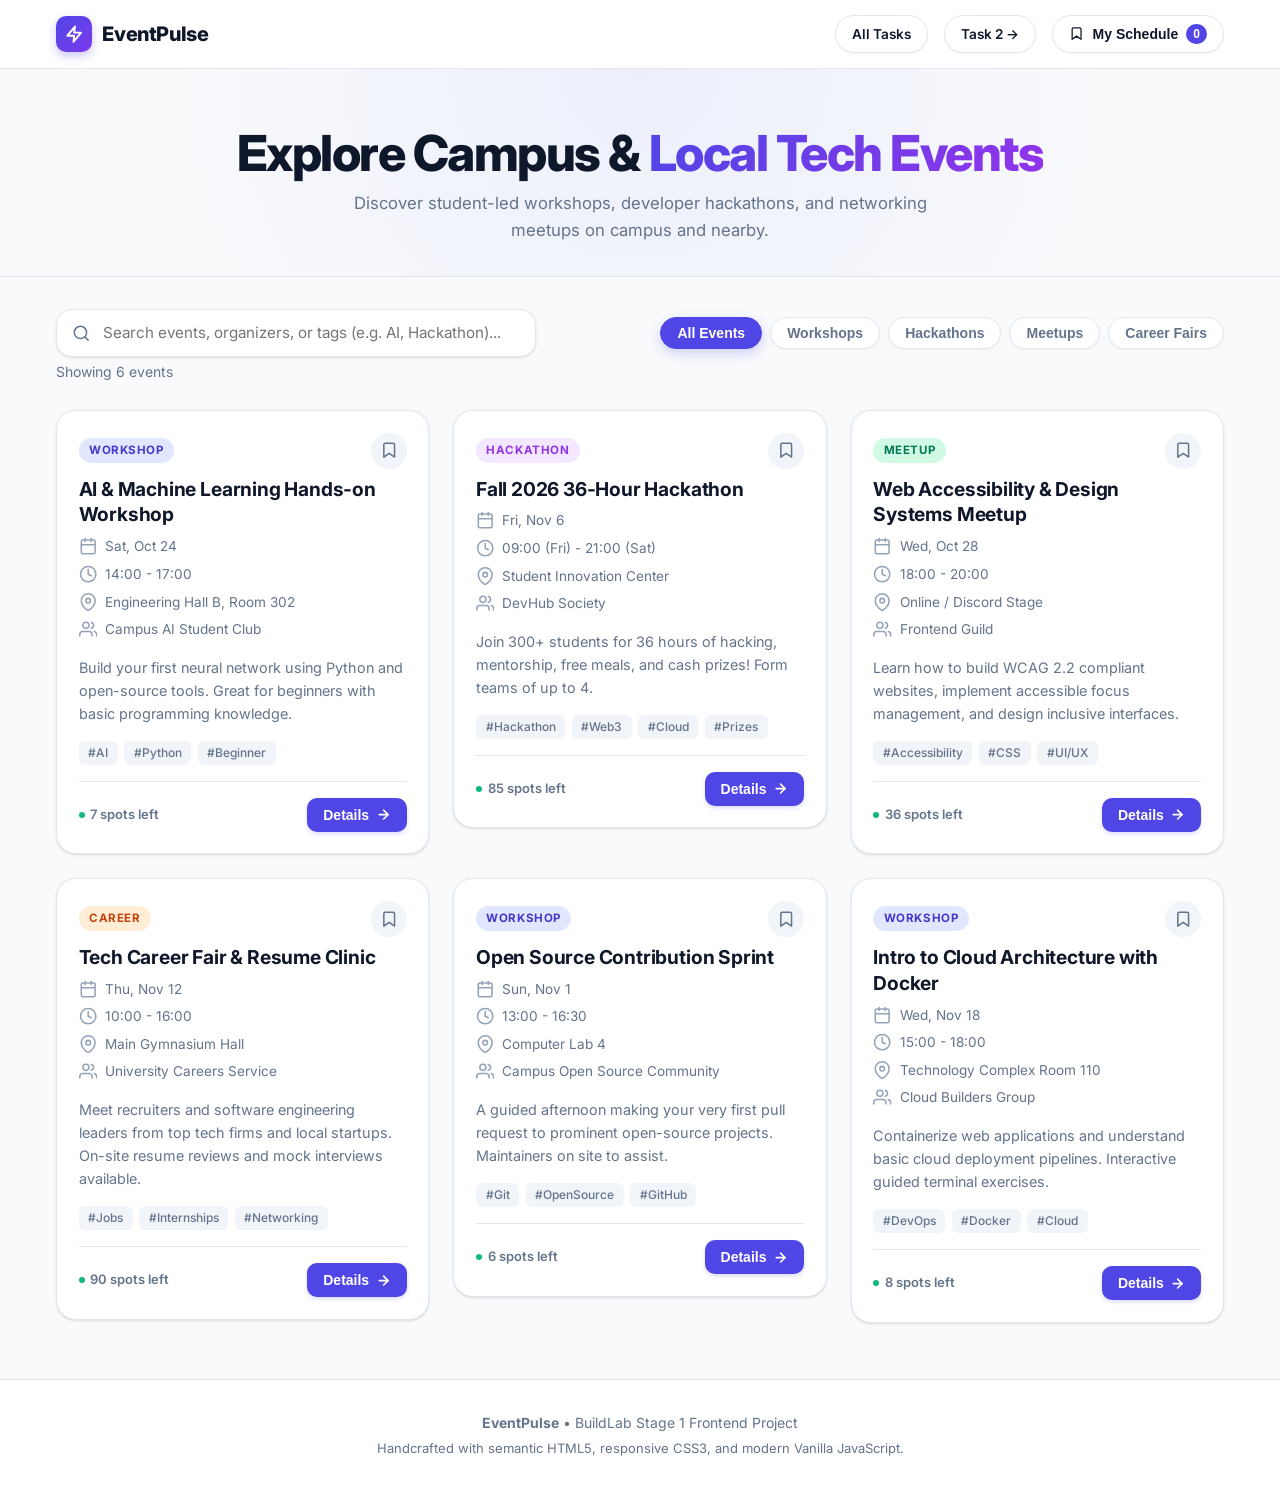
==== task-1/index.html @ fbdbf14d "refactor: organize project into dedicated task-1 and task-2 folders with cross-navigation and custom" ====
<!DOCTYPE html>
<html lang="en">
<head>
  <meta charset="UTF-8">
  <meta name="viewport" content="width=device-width, initial-scale=1.0">
  <title>EventPulse — Campus & Local Tech Event Finder</title>
  <meta name="description" content="Discover, search, and save campus tech events, hackathons, and workshops.">

  <!-- Favicon (Inline SVG to prevent 404) -->
  <link rel="icon" href="data:image/svg+xml,<svg xmlns='http://www.w3.org/2000/svg' viewBox='0 0 24 24' fill='%234f46e5'><path d='M13 2L3 14h9l-1 8 10-12h-9l1-8z'/></svg>" type="image/svg+xml">

  <!-- Inter Google Font -->
  <link rel="preconnect" href="https://fonts.googleapis.com">
  <link rel="preconnect" href="https://fonts.gstatic.com" crossorigin>
  <link href="https://fonts.googleapis.com/css2?family=Inter:wght@400;500;600;700;800&display=swap" rel="stylesheet">

  <!-- Stylesheets -->
  <link rel="stylesheet" href="styles/variables.css">
  <link rel="stylesheet" href="styles/main.css">
</head>
<body>

  <!-- Screen-Reader Announcer for dynamic updates (WCAG Live Region) -->
  <div id="sr-announcer" class="sr-only" aria-live="polite" aria-atomic="true" style="position: absolute; width: 1px; height: 1px; padding: 0; margin: -1px; overflow: hidden; clip: rect(0, 0, 0, 0); white-space: nowrap; border: 0;"></div>

  <!-- Toast Notification Container -->
  <div id="toast-container" class="toast-container" aria-live="polite"></div>

  <!-- Accessibility Skip Link -->
  <a href="#main-content" class="skip-link">Skip to main content</a>

  <!-- Header Landmark -->
  <header class="site-header">
    <div class="container header-inner">
      <a href="#" class="brand-link" aria-label="EventPulse Home">
        <span class="brand-icon-wrapper" aria-hidden="true">
          <svg class="icon" viewBox="0 0 24 24" fill="none" stroke="currentColor" stroke-width="2.5" stroke-linecap="round" stroke-linejoin="round"><path d="M13 2L3 14h9l-1 8 10-12h-9l1-8z"/></svg>
        </span>
        <span>EventPulse</span>
      </a>

      <nav class="nav-actions" aria-label="Quick Actions">
        <a href="../index.html" class="btn-schedule" style="text-decoration:none; font-size:0.85rem;" title="Go to all tasks hub">
          <span>All Tasks</span>
        </a>
        <a href="../task-2/index.html" class="btn-schedule" style="text-decoration:none; font-size:0.85rem;" title="Go to Task 2">
          <span>Task 2 →</span>
        </a>
        <!-- Clickable My Schedule Header Button -->
        <button type="button" class="btn-schedule" id="header-schedule-btn" aria-haspopup="dialog" aria-expanded="false" aria-label="Open my saved events schedule">
          <svg class="icon icon-sm" viewBox="0 0 24 24" fill="none" stroke="currentColor" stroke-width="2" stroke-linecap="round" stroke-linejoin="round" aria-hidden="true"><path d="M19 21l-7-5-7 5V5a2 2 0 0 1 2-2h10a2 2 0 0 1 2 2z"/></svg>
          <span>My Schedule</span>
          <span class="schedule-badge" id="schedule-count" aria-label="0 saved events">0</span>
        </button>
      </nav>
    </div>
  </header>

  <!-- Main Landmark -->
  <main id="main-content">
    
    <!-- Hero / Introduction Section -->
    <section class="hero-section" aria-labelledby="hero-title">
      <div class="container">
        <h1 id="hero-title" class="hero-title">
          Explore Campus & <span class="hero-title-gradient">Local Tech Events</span>
        </h1>
        <p class="hero-subtitle">
          Discover student-led workshops, developer hackathons, and networking meetups on campus and nearby.
        </p>
      </div>
    </section>

    <!-- Search & Filter Controls Section -->
    <section class="controls-section" aria-labelledby="controls-heading">
      <div class="container">
        <h2 id="controls-heading" class="sr-only" style="position: absolute; width: 1px; height: 1px; padding: 0; margin: -1px; overflow: hidden; clip: rect(0,0,0,0); border: 0;">Filter & Search Events</h2>

        <div class="search-and-filters">
          <!-- Real-time Search Box -->
          <div class="search-box-wrapper">
            <label for="search-input" class="sr-only" style="position: absolute; width: 1px; height: 1px; padding: 0; margin: -1px; overflow: hidden; clip: rect(0,0,0,0); border: 0;">Search events, organizers, or topics</label>
            <div class="search-input-inner">
              <span class="search-icon-adornment" aria-hidden="true">
                <svg class="icon" viewBox="0 0 24 24" fill="none" stroke="currentColor" stroke-width="2" stroke-linecap="round" stroke-linejoin="round"><circle cx="11" cy="11" r="8"/><line x1="21" y1="21" x2="16.65" y2="16.65"/></svg>
              </span>
              <input 
                type="search" 
                id="search-input" 
                class="search-input" 
                placeholder="Search events, organizers, or tags (e.g. AI, Hackathon)..." 
                autocomplete="off"
                aria-describedby="results-count">
            </div>
          </div>

          <!-- Category Pill Buttons -->
          <div class="filter-categories" role="group" aria-label="Filter events by category">
            <button type="button" class="filter-btn" data-category="All" aria-pressed="true">All Events</button>
            <button type="button" class="filter-btn" data-category="Workshop" aria-pressed="false">Workshops</button>
            <button type="button" class="filter-btn" data-category="Hackathon" aria-pressed="false">Hackathons</button>
            <button type="button" class="filter-btn" data-category="Meetup" aria-pressed="false">Meetups</button>
            <button type="button" class="filter-btn" data-category="Career" aria-pressed="false">Career Fairs</button>
          </div>
        </div>

        <!-- Results Counter -->
        <div class="results-summary">
          <span id="results-count" aria-live="polite">Showing 6 events</span>
        </div>
      </div>
    </section>

    <!-- Events List Section -->
    <section class="events-section" aria-labelledby="events-heading">
      <div class="container">
        <h2 id="events-heading" class="sr-only" style="position: absolute; width: 1px; height: 1px; padding: 0; margin: -1px; overflow: hidden; clip: rect(0,0,0,0); border: 0;">Event Listings</h2>

        <!-- Event Cards Grid -->
        <ul id="events-grid" class="events-grid" aria-label="Tech events list">
          <!-- Rendered dynamically by scripts/app.js -->
        </ul>

        <!-- Empty State (Hidden by default) -->
        <div id="empty-state" class="empty-state" hidden>
          <div class="empty-icon-wrapper" aria-hidden="true">
            <svg class="icon" viewBox="0 0 24 24" fill="none" stroke="currentColor" stroke-width="2" stroke-linecap="round" stroke-linejoin="round"><circle cx="11" cy="11" r="8"/><line x1="21" y1="21" x2="16.65" y2="16.65"/></svg>
          </div>
          <h3 class="empty-title">No events matched your search</h3>
          <p class="empty-desc">We couldn't find any events matching your selected filters or search terms. Try searching for something else or clear your filters.</p>
          <button type="button" id="reset-filters-btn" class="btn-detail">Reset All Filters</button>
        </div>

      </div>
    </section>

  </main>

  <!-- Slide-out Schedule Drawer Panel -->
  <div id="schedule-drawer-backdrop" class="drawer-backdrop" role="dialog" aria-modal="true" aria-labelledby="drawer-title" hidden>
    <div class="drawer-panel">
      <div class="drawer-header">
        <div class="drawer-title-group">
          <span class="brand-icon-wrapper" style="width: 2rem; height: 2rem; font-size: 0.9rem;" aria-hidden="true">
            <svg class="icon icon-sm" viewBox="0 0 24 24" fill="none" stroke="currentColor" stroke-width="2.5" stroke-linecap="round" stroke-linejoin="round"><path d="M19 21l-7-5-7 5V5a2 2 0 0 1 2-2h10a2 2 0 0 1 2 2z"/></svg>
          </span>
          <h3 id="drawer-title" class="drawer-title">My Schedule <span id="drawer-count" style="color: var(--color-text-muted); font-size: 0.95rem; font-weight: 500;">(0)</span></h3>
        </div>
        <button type="button" id="drawer-close-btn" class="drawer-close-btn" aria-label="Close my schedule drawer">✕</button>
      </div>

      <div id="drawer-body" class="drawer-body">
        <!-- Rendered dynamically by JS -->
      </div>
    </div>
  </div>

  <!-- Email Reminder Modal Dialog -->
  <div 
    id="email-modal-backdrop" 
    class="modal-backdrop" 
    role="dialog" 
    aria-modal="true" 
    aria-labelledby="email-modal-title" 
    hidden>
    <div class="modal-content email-modal-card">
      <div class="modal-header">
        <div>
          <span class="category-tag" style="background-color: var(--color-primary-light); color: var(--color-primary);">Reminder Service</span>
          <h2 id="email-modal-title" class="modal-title" style="margin-top: 0.5rem; font-size: 1.3rem;">Get Email Reminder</h2>
        </div>
        <button type="button" id="email-modal-close-btn" class="modal-close-btn" aria-label="Close email reminder dialog">✕</button>
      </div>

      <form id="email-reminder-form">
        <div class="modal-body">
          <p style="font-size: 0.9rem; color: var(--color-text-muted); margin-bottom: 1rem;">
            Receive a calendar invite and schedule notification directly in your inbox so you don't miss this event!
          </p>

          <div class="email-preview-box">
            <strong id="email-preview-event-title" style="display: block; color: var(--color-text-main); margin-bottom: 0.25rem;">Event Title</strong>
            <span id="email-preview-meta">Date • Location</span>
          </div>

          <div class="form-group">
            <label for="reminder-email-input" class="form-label">Your Email Address</label>
            <input 
              type="email" 
              id="reminder-email-input" 
              class="form-input" 
              placeholder="e.g. yourname@university.edu" 
              required 
              autocomplete="email"
              aria-describedby="email-error-msg">
            <span id="email-error-msg" class="form-error-msg" role="alert" hidden></span>
          </div>
        </div>

        <div class="modal-footer">
          <button type="button" id="email-modal-dismiss-btn" class="btn-schedule">Cancel</button>
          <button type="submit" class="btn-detail" style="display: inline-flex; align-items: center; gap: 0.4rem;">
            <span>Send Reminder</span>
            <svg class="icon icon-sm" viewBox="0 0 24 24" fill="none" stroke="currentColor" stroke-width="2" stroke-linecap="round" stroke-linejoin="round"><line x1="22" y1="2" x2="11" y2="13"/><polygon points="22 2 15 22 11 13 2 9 22 2"/></svg>
          </button>
        </div>
      </form>
    </div>
  </div>

  <!-- Event Details Modal Dialog -->
  <div 
    id="event-modal-backdrop" 
    class="modal-backdrop" 
    role="dialog" 
    aria-modal="true" 
    aria-labelledby="modal-title" 
    hidden>
    <div class="modal-content">
      <div class="modal-header">
        <div>
          <span id="modal-category" class="category-tag">Category</span>
          <h2 id="modal-title" class="modal-title" style="margin-top: 0.5rem;">Event Title</h2>
        </div>
        <button type="button" id="modal-close-btn" class="modal-close-btn" aria-label="Close dialog">
          <svg class="icon" viewBox="0 0 24 24" fill="none" stroke="currentColor" stroke-width="2" stroke-linecap="round" stroke-linejoin="round"><line x1="18" y1="6" x2="6" y2="18"/><line x1="6" y1="6" x2="18" y2="18"/></svg>
        </button>
      </div>

      <div class="modal-body">
        <div class="modal-body-section">
          <div class="modal-info-grid">
            <div class="modal-info-row">
              <svg class="icon" viewBox="0 0 24 24" fill="none" stroke="currentColor" stroke-width="2" stroke-linecap="round" stroke-linejoin="round"><rect x="3" y="4" width="18" height="18" rx="2" ry="2"/><line x1="16" y1="2" x2="16" y2="6"/><line x1="8" y1="2" x2="8" y2="6"/><line x1="3" y1="10" x2="21" y2="10"/></svg>
              <span><strong>Date:</strong> <span id="modal-date"></span></span>
            </div>
            <div class="modal-info-row">
              <svg class="icon" viewBox="0 0 24 24" fill="none" stroke="currentColor" stroke-width="2" stroke-linecap="round" stroke-linejoin="round"><circle cx="12" cy="12" r="10"/><polyline points="12 6 12 12 16 14"/></svg>
              <span><strong>Time:</strong> <span id="modal-time"></span></span>
            </div>
            <div class="modal-info-row">
              <svg class="icon" viewBox="0 0 24 24" fill="none" stroke="currentColor" stroke-width="2" stroke-linecap="round" stroke-linejoin="round"><path d="M21 10c0 7-9 13-9 13s-9-6-9-13a9 9 0 0 1 18 0z"/><circle cx="12" cy="10" r="3"/></svg>
              <span><strong>Location:</strong> <span id="modal-location"></span></span>
            </div>
            <div class="modal-info-row">
              <svg class="icon" viewBox="0 0 24 24" fill="none" stroke="currentColor" stroke-width="2" stroke-linecap="round" stroke-linejoin="round"><path d="M17 21v-2a4 4 0 0 0-4-4H5a4 4 0 0 0-4 4v2"/><circle cx="9" cy="7" r="4"/><path d="M23 21v-2a4 4 0 0 0-3-3.87"/><path d="M16 3.13a4 4 0 0 1 0 7.75"/></svg>
              <span><strong>Organizer:</strong> <span id="modal-organizer"></span></span>
            </div>
          </div>
        </div>

        <div class="modal-body-section">
          <h3 class="modal-section-title">About this event</h3>
          <p id="modal-description" class="event-desc" style="color: var(--color-text-main); font-size: 0.95rem;"></p>
        </div>

        <div class="modal-body-section">
          <h3 class="modal-section-title">Prerequisites & Requirements</h3>
          <p id="modal-prerequisites" class="event-desc"></p>
        </div>

        <div class="modal-body-section">
          <h3 class="modal-section-title">Tags</h3>
          <ul id="modal-tags" class="tag-list" aria-label="Modal tags list"></ul>
        </div>
      </div>

      <div class="modal-footer">
        <button type="button" id="modal-remind-btn" class="btn-schedule" style="font-size: 0.8125rem;">
          <svg class="icon icon-sm" viewBox="0 0 24 24" fill="none" stroke="currentColor" stroke-width="2" stroke-linecap="round" stroke-linejoin="round"><path d="M4 4h16c1.1 0 2 .9 2 2v12c0 1.1-.9 2-2 2H4c-1.1 0-2-.9-2-2V6c0-1.1.9-2 2-2z"/><polyline points="22,6 12,13 2,6"/></svg>
          <span>Email Reminder</span>
        </button>
        <button type="button" id="modal-bookmark-btn" class="btn-modal-bookmark" aria-pressed="false">
          <!-- Populated by JS -->
        </button>
        <button type="button" id="modal-dismiss-btn" class="btn-detail">Close</button>
      </div>
    </div>
  </div>

  <!-- Footer Landmark -->
  <footer class="site-footer">
    <div class="container">
      <p><strong>EventPulse</strong> • BuildLab Stage 1 Frontend Project</p>
      <p style="margin-top: 6px; font-size: 0.8125rem;">Handcrafted with semantic HTML5, responsive CSS3, and modern Vanilla JavaScript.</p>
    </div>
  </footer>

  <!-- App Script (ES Module) -->
  <script type="module" src="scripts/app.js"></script>
</body>
</html>
---- task-1/styles/variables.css ----
﻿/* Design Tokens & Theme Variables */
:root {
  /* Brand Primary Colors */
  --color-primary: #4f46e5;       /* Modern Indigo 600 */
  --color-primary-hover: #4338ca; /* Indigo 700 */
  --color-primary-light: #eef2ff; /* Indigo 50 */
  --color-primary-border: #c7d2fe;
  --color-primary-glow: rgba(79, 70, 229, 0.15);

  /* Secondary & Accents */
  --color-accent: #06b6d4;        /* Cyan 500 */
  --color-accent-light: #ecfeff;
  --color-rose: #f43f5e;
  --color-rose-light: #ffe4e6;

  /* Surfaces & Backgrounds */
  --color-bg-body: #f8fafc;       /* Slate 50 */
  --color-bg-surface: #ffffff;
  --color-bg-subtle: #f1f5f9;     /* Slate 100 */
  --color-bg-elevated: #ffffff;

  /* Typography Colors (WCAG AA Compliant) */
  --color-text-main: #0f172a;     /* Slate 900 */
  --color-text-muted: #64748b;    /* Slate 500 */
  --color-text-inverse: #ffffff;

  /* Borders */
  --color-border: #e2e8f0;        /* Slate 200 */
  --color-border-hover: #cbd5e1;  /* Slate 300 */
  --color-border-subtle: #f1f5f9;

  /* Category Badges */
  --color-badge-workshop: #4338ca;
  --color-badge-workshop-bg: #e0e7ff;
  --color-badge-hackathon: #9333ea;
  --color-badge-hackathon-bg: #f3e8ff;
  --color-badge-meetup: #047857;
  --color-badge-meetup-bg: #d1fae5;
  --color-badge-career: #c2410c;
  --color-badge-career-bg: #ffedd5;

  --color-focus-ring: #6366f1;

  /* Typography */
  --font-sans: 'Inter', system-ui, -apple-system, BlinkMacSystemFont, "Segoe UI", Roboto, sans-serif;
  --font-mono: ui-monospace, SFMono-Regular, Menlo, Monaco, Consolas, monospace;

  /* Spacing Scale */
  --space-xs: 0.25rem;  /* 4px */
  --space-sm: 0.5rem;   /* 8px */
  --space-md: 1rem;     /* 16px */
  --space-lg: 1.5rem;   /* 24px */
  --space-xl: 2rem;     /* 32px */
  --space-2xl: 3.5rem;  /* 56px */

  /* Border Radii */
  --radius-xs: 4px;
  --radius-sm: 6px;
  --radius-md: 10px;
  --radius-lg: 16px;
  --radius-xl: 20px;
  --radius-full: 9999px;

  /* Shadows */
  --shadow-xs: 0 1px 2px 0 rgb(0 0 0 / 0.05);
  --shadow-sm: 0 1px 3px 0 rgb(0 0 0 / 0.1), 0 1px 2px -1px rgb(0 0 0 / 0.1);
  --shadow-md: 0 4px 6px -1px rgb(0 0 0 / 0.08), 0 2px 4px -2px rgb(0 0 0 / 0.06);
  --shadow-lg: 0 10px 15px -3px rgb(0 0 0 / 0.08), 0 4px 6px -4px rgb(0 0 0 / 0.04);
  --shadow-card-hover: 0 20px 25px -5px rgb(79 70 229 / 0.12), 0 8px 10px -6px rgb(79 70 229 / 0.06);
  --shadow-modal: 0 25px 50px -12px rgb(0 0 0 / 0.25);
  --shadow-drawer: -10px 0 30px rgba(0, 0, 0, 0.15);

  /* Transitions */
  --transition-fast: 150ms cubic-bezier(0.4, 0, 0.2, 1);
  --transition-normal: 250ms cubic-bezier(0.4, 0, 0.2, 1);
}
---- task-1/styles/main.css ----
/* ==========================================================================
   Base & Reset (Mobile-First)
   ========================================================================== */
*, *::before, *::after {
  box-sizing: border-box;
  margin: 0;
  padding: 0;
}

html {
  font-size: 100%;
  scroll-behavior: smooth;
}

body {
  font-family: var(--font-sans);
  background-color: var(--color-bg-body);
  color: var(--color-text-main);
  line-height: 1.5;
  min-height: 100vh;
  display: flex;
  flex-direction: column;
  -webkit-font-smoothing: antialiased;
  -moz-osx-font-smoothing: grayscale;
}

/* Accessibility: Visible Focus Ring */
:focus-visible {
  outline: 2px solid var(--color-focus-ring);
  outline-offset: 3px;
}

/* Skip link for keyboard users */
.skip-link {
  position: absolute;
  top: -100px;
  left: var(--space-md);
  background: var(--color-primary);
  color: var(--color-text-inverse);
  padding: var(--space-sm) var(--space-md);
  z-index: 1000;
  border-radius: var(--radius-sm);
  font-weight: 600;
  text-decoration: none;
  transition: top var(--transition-fast);
}

.skip-link:focus {
  top: var(--space-md);
}

/* SVG Icon Styling */
.icon {
  width: 1.15rem;
  height: 1.15rem;
  display: inline-block;
  vertical-align: middle;
  flex-shrink: 0;
}

.icon-sm {
  width: 0.95rem;
  height: 0.95rem;
}

.icon-xs {
  width: 0.825rem;
  height: 0.825rem;
}

.icon-filled {
  fill: currentColor;
}

/* Container */
.container {
  width: 100%;
  max-width: 1200px;
  margin-left: auto;
  margin-right: auto;
  padding-left: var(--space-md);
  padding-right: var(--space-md);
}

/* ==========================================================================
   Header & Navbar
   ========================================================================== */
.site-header {
  background-color: rgba(255, 255, 255, 0.92);
  backdrop-filter: blur(12px);
  -webkit-backdrop-filter: blur(12px);
  border-bottom: 1px solid var(--color-border);
  position: sticky;
  top: 0;
  z-index: 100;
}

.header-inner {
  display: flex;
  align-items: center;
  justify-content: space-between;
  height: 4.25rem;
}

.brand-link {
  display: flex;
  align-items: center;
  gap: 0.65rem;
  text-decoration: none;
  color: var(--color-text-main);
  font-weight: 800;
  font-size: 1.25rem;
  letter-spacing: -0.02em;
}

.brand-icon-wrapper {
  display: inline-flex;
  align-items: center;
  justify-content: center;
  width: 2.25rem;
  height: 2.25rem;
  background: linear-gradient(135deg, var(--color-primary) 0%, #7c3aed 100%);
  color: #ffffff;
  border-radius: var(--radius-md);
  box-shadow: 0 4px 10px rgba(79, 70, 229, 0.3);
}

.nav-actions {
  display: flex;
  align-items: center;
  gap: var(--space-md);
}

/* Clickable My Schedule Header Button */
.btn-schedule {
  display: inline-flex;
  align-items: center;
  gap: 0.5rem;
  background-color: var(--color-bg-surface);
  color: var(--color-text-main);
  border: 1px solid var(--color-border);
  padding: 0.5rem 1rem;
  border-radius: var(--radius-full);
  font-size: 0.875rem;
  font-weight: 600;
  cursor: pointer;
  transition: all var(--transition-fast);
  box-shadow: var(--shadow-xs);
}

.btn-schedule:hover {
  background-color: var(--color-primary-light);
  border-color: var(--color-primary-border);
  color: var(--color-primary);
}

.schedule-badge {
  display: inline-flex;
  align-items: center;
  justify-content: center;
  background-color: var(--color-primary);
  color: var(--color-text-inverse);
  min-width: 1.3rem;
  height: 1.3rem;
  border-radius: var(--radius-full);
  font-size: 0.75rem;
  font-weight: 700;
  padding: 0 5px;
}

/* ==========================================================================
   Hero Section
   ========================================================================== */
.hero-section {
  padding: var(--space-2xl) 0 var(--space-xl);
  background: radial-gradient(circle at 50% 0%, rgba(99, 102, 241, 0.08) 0%, transparent 70%);
  border-bottom: 1px solid var(--color-border);
  text-align: center;
}

.hero-title {
  font-size: 2.25rem;
  font-weight: 800;
  letter-spacing: -0.03em;
  color: var(--color-text-main);
  line-height: 1.15;
  margin-bottom: var(--space-sm);
}

.hero-title-gradient {
  background: linear-gradient(135deg, var(--color-primary) 0%, #9333ea 100%);
  -webkit-background-clip: text;
  -webkit-text-fill-color: transparent;
}

.hero-subtitle {
  color: var(--color-text-muted);
  font-size: 1.05rem;
  max-width: 580px;
  margin: 0 auto;
  line-height: 1.6;
}

/* ==========================================================================
   Search & Filter Controls
   ========================================================================== */
.controls-section {
  padding: var(--space-xl) 0 var(--space-md);
}

.search-and-filters {
  display: flex;
  flex-direction: column;
  gap: var(--space-md);
}

.search-box-wrapper {
  position: relative;
  width: 100%;
}

.search-input-inner {
  position: relative;
  display: flex;
  align-items: center;
}

.search-icon-adornment {
  position: absolute;
  left: 1rem;
  color: var(--color-text-muted);
  pointer-events: none;
  display: flex;
  align-items: center;
}

.search-input {
  width: 100%;
  padding: 0.85rem 1rem 0.85rem 2.85rem;
  font-size: 0.95rem;
  font-family: inherit;
  border: 1px solid var(--color-border);
  border-radius: var(--radius-lg);
  background-color: var(--color-bg-surface);
  color: var(--color-text-main);
  box-shadow: var(--shadow-sm);
  transition: all var(--transition-fast);
}

.search-input:hover {
  border-color: var(--color-border-hover);
}

.search-input:focus {
  border-color: var(--color-primary);
  box-shadow: 0 0 0 4px var(--color-primary-glow);
}

.filter-categories {
  display: flex;
  flex-wrap: wrap;
  gap: 0.5rem;
}

.filter-btn {
  display: inline-flex;
  align-items: center;
  gap: 0.4rem;
  background: var(--color-bg-surface);
  border: 1px solid var(--color-border);
  color: var(--color-text-muted);
  padding: 0.45rem 1rem;
  border-radius: var(--radius-full);
  font-size: 0.875rem;
  font-weight: 600;
  cursor: pointer;
  transition: all var(--transition-fast);
  box-shadow: var(--shadow-xs);
}

.filter-btn:hover {
  background: var(--color-bg-subtle);
  color: var(--color-text-main);
  border-color: var(--color-border-hover);
}

.filter-btn[aria-pressed="true"] {
  background: var(--color-primary);
  border-color: var(--color-primary);
  color: #ffffff;
  box-shadow: 0 4px 12px rgba(79, 70, 229, 0.25);
}

.results-summary {
  display: flex;
  align-items: center;
  justify-content: space-between;
  font-size: 0.875rem;
  color: var(--color-text-muted);
  padding: var(--space-xs) 0;
}

/* ==========================================================================
   Events Grid & Cards
   ========================================================================== */
.events-section {
  padding-bottom: var(--space-2xl);
  flex: 1;
}

.events-grid {
  display: grid;
  grid-template-columns: 1fr;
  gap: var(--space-lg);
  list-style: none;
  margin-top: var(--space-sm);
}

/* Event Card */
.event-card {
  background: var(--color-bg-surface);
  border: 1px solid var(--color-border);
  border-radius: var(--radius-xl);
  padding: 1.35rem;
  display: flex;
  flex-direction: column;
  box-shadow: var(--shadow-sm);
  transition: transform var(--transition-fast), box-shadow var(--transition-fast), border-color var(--transition-fast);
  position: relative;
  overflow: hidden;
}

.event-card:hover {
  transform: translateY(-4px);
  box-shadow: var(--shadow-card-hover);
  border-color: var(--color-primary-border);
}

.card-top {
  display: flex;
  justify-content: space-between;
  align-items: center;
  margin-bottom: var(--space-sm);
}

.category-tag {
  display: inline-block;
  padding: 0.25rem 0.65rem;
  border-radius: var(--radius-full);
  font-size: 0.72rem;
  font-weight: 700;
  text-transform: uppercase;
  letter-spacing: 0.05em;
}

.category-tag[data-cat="Workshop"] {
  color: var(--color-badge-workshop);
  background-color: var(--color-badge-workshop-bg);
}

.category-tag[data-cat="Hackathon"] {
  color: var(--color-badge-hackathon);
  background-color: var(--color-badge-hackathon-bg);
}

.category-tag[data-cat="Meetup"] {
  color: var(--color-badge-meetup);
  background-color: var(--color-badge-meetup-bg);
}

.category-tag[data-cat="Career"] {
  color: var(--color-badge-career);
  background-color: var(--color-badge-career-bg);
}

.bookmark-toggle {
  background: var(--color-bg-subtle);
  border: 1px solid transparent;
  color: var(--color-text-muted);
  cursor: pointer;
  width: 2.25rem;
  height: 2.25rem;
  border-radius: var(--radius-full);
  display: flex;
  align-items: center;
  justify-content: center;
  transition: all var(--transition-fast);
}

.bookmark-toggle:hover {
  background-color: var(--color-rose-light);
  color: var(--color-rose);
}

.bookmark-toggle[aria-pressed="true"] {
  background-color: var(--color-rose-light);
  color: var(--color-rose);
}

.event-title {
  font-size: 1.2rem;
  font-weight: 700;
  letter-spacing: -0.01em;
  color: var(--color-text-main);
  line-height: 1.35;
  margin-bottom: var(--space-sm);
}

.event-meta {
  display: flex;
  flex-direction: column;
  gap: 0.45rem;
  margin-bottom: var(--space-md);
  font-size: 0.85rem;
  color: var(--color-text-muted);
}

.meta-item {
  display: flex;
  align-items: center;
  gap: 0.5rem;
}

.meta-item .icon {
  color: #94a3b8;
}

.event-desc {
  font-size: 0.9rem;
  color: var(--color-text-muted);
  line-height: 1.6;
  margin-bottom: var(--space-md);
  flex-grow: 1;
}

.tag-list {
  display: flex;
  flex-wrap: wrap;
  gap: 0.4rem;
  list-style: none;
  margin-bottom: var(--space-md);
}

.tag-item {
  font-size: 0.75rem;
  font-weight: 500;
  background-color: var(--color-bg-subtle);
  color: var(--color-text-muted);
  padding: 0.2rem 0.6rem;
  border-radius: var(--radius-sm);
}

.card-actions {
  display: flex;
  justify-content: space-between;
  align-items: center;
  padding-top: var(--space-md);
  border-top: 1px solid var(--color-border);
}

.capacity-indicator {
  font-size: 0.8125rem;
  font-weight: 600;
  color: var(--color-text-muted);
  display: flex;
  align-items: center;
  gap: 0.35rem;
}

.capacity-indicator .pulse-dot {
  width: 6px;
  height: 6px;
  background-color: #10b981;
  border-radius: var(--radius-full);
}

.btn-detail {
  display: inline-flex;
  align-items: center;
  gap: 0.4rem;
  background-color: var(--color-primary);
  color: #ffffff;
  border: none;
  padding: 0.55rem 1rem;
  border-radius: var(--radius-md);
  font-size: 0.875rem;
  font-weight: 600;
  cursor: pointer;
  transition: all var(--transition-fast);
  box-shadow: 0 2px 4px rgba(79, 70, 229, 0.2);
}

.btn-detail:hover {
  background-color: var(--color-primary-hover);
  transform: translateY(-1px);
}

/* ==========================================================================
   Empty State
   ========================================================================== */
.empty-state {
  text-align: center;
  padding: var(--space-2xl) var(--space-md);
  background: var(--color-bg-surface);
  border: 1px dashed var(--color-border);
  border-radius: var(--radius-xl);
  margin-top: var(--space-md);
}

.empty-icon-wrapper {
  width: 3.5rem;
  height: 3.5rem;
  border-radius: var(--radius-full);
  background: var(--color-primary-light);
  color: var(--color-primary);
  display: inline-flex;
  align-items: center;
  justify-content: center;
  margin-bottom: var(--space-md);
}

.empty-icon-wrapper .icon {
  width: 1.75rem;
  height: 1.75rem;
}

.empty-title {
  font-size: 1.25rem;
  font-weight: 700;
  margin-bottom: var(--space-xs);
}

.empty-desc {
  color: var(--color-text-muted);
  font-size: 0.9375rem;
  max-width: 420px;
  margin: 0 auto var(--space-md);
}

/* ==========================================================================
   Redesigned Premium Schedule Drawer
   ========================================================================== */
.drawer-backdrop {
  position: fixed;
  inset: 0;
  background-color: rgba(15, 23, 42, 0.65);
  backdrop-filter: blur(8px);
  -webkit-backdrop-filter: blur(8px);
  z-index: 600;
  opacity: 0;
  visibility: hidden;
  transition: opacity var(--transition-normal), visibility var(--transition-normal);
}

.drawer-backdrop.is-open {
  opacity: 1;
  visibility: visible;
}

.drawer-panel {
  position: fixed;
  top: 0;
  right: 0;
  bottom: 0;
  width: 100%;
  max-width: 460px;
  background: var(--color-bg-surface);
  box-shadow: var(--shadow-drawer);
  display: flex;
  flex-direction: column;
  transform: translateX(100%);
  transition: transform var(--transition-normal) cubic-bezier(0.16, 1, 0.3, 1);
  z-index: 610;
}

.drawer-backdrop.is-open .drawer-panel {
  transform: translateX(0);
}

.drawer-header {
  padding: 1.25rem 1.5rem;
  border-bottom: 1px solid var(--color-border);
  display: flex;
  align-items: center;
  justify-content: space-between;
  background: #ffffff;
}

.drawer-title-group {
  display: flex;
  align-items: center;
  gap: 0.75rem;
}

.drawer-title {
  font-size: 1.25rem;
  font-weight: 800;
  letter-spacing: -0.01em;
  color: var(--color-text-main);
  display: flex;
  align-items: center;
  gap: 0.5rem;
}

.drawer-close-btn {
  background: var(--color-bg-subtle);
  border: none;
  width: 2.25rem;
  height: 2.25rem;
  border-radius: var(--radius-full);
  display: flex;
  align-items: center;
  justify-content: center;
  color: var(--color-text-muted);
  cursor: pointer;
  transition: all var(--transition-fast);
}

.drawer-close-btn:hover {
  background-color: var(--color-border);
  color: var(--color-text-main);
}

.drawer-body {
  flex: 1;
  overflow-y: auto;
  padding: 1.25rem 1.5rem;
  background-color: var(--color-bg-body);
}

.drawer-empty {
  text-align: center;
  padding: 4rem 1.5rem;
}

.drawer-empty-icon {
  width: 4rem;
  height: 4rem;
  background-color: var(--color-primary-light);
  color: var(--color-primary);
  border-radius: var(--radius-full);
  display: inline-flex;
  align-items: center;
  justify-content: center;
  margin-bottom: var(--space-md);
}

.drawer-list {
  list-style: none;
  display: flex;
  flex-direction: column;
  gap: 1.15rem;
}

/* Polished Drawer Card */
.drawer-card {
  background: #ffffff;
  border: 1px solid var(--color-border);
  border-radius: var(--radius-lg);
  padding: 1.15rem;
  box-shadow: var(--shadow-sm);
  display: flex;
  flex-direction: column;
  gap: 0.65rem;
  transition: all var(--transition-fast);
}

.drawer-card:hover {
  border-color: var(--color-primary-border);
  box-shadow: var(--shadow-md);
}

.drawer-card-top {
  display: flex;
  justify-content: space-between;
  align-items: center;
}

.drawer-card-title {
  font-size: 1.05rem;
  font-weight: 700;
  color: var(--color-text-main);
  line-height: 1.35;
}

.btn-remove-drawer {
  background: transparent;
  border: none;
  color: var(--color-text-muted);
  width: 2rem;
  height: 2rem;
  border-radius: var(--radius-sm);
  display: flex;
  align-items: center;
  justify-content: center;
  cursor: pointer;
  transition: all var(--transition-fast);
}

.btn-remove-drawer:hover {
  background-color: var(--color-rose-light);
  color: var(--color-rose);
}

.drawer-card-meta {
  font-size: 0.825rem;
  color: var(--color-text-muted);
  display: flex;
  flex-direction: column;
  gap: 0.35rem;
}

.drawer-card-actions {
  display: flex;
  gap: 0.5rem;
  padding-top: 0.65rem;
  border-top: 1px solid var(--color-border-subtle);
  margin-top: 0.25rem;
}

.btn-action-primary {
  flex: 1;
  display: inline-flex;
  align-items: center;
  justify-content: center;
  gap: 0.4rem;
  background-color: var(--color-primary);
  color: #ffffff;
  border: none;
  padding: 0.5rem 0.85rem;
  border-radius: var(--radius-md);
  font-size: 0.8125rem;
  font-weight: 600;
  cursor: pointer;
  transition: background-color var(--transition-fast);
}

.btn-action-primary:hover {
  background-color: var(--color-primary-hover);
}

.btn-action-email {
  flex: 1;
  display: inline-flex;
  align-items: center;
  justify-content: center;
  gap: 0.4rem;
  background-color: #ffffff;
  color: var(--color-text-main);
  border: 1px solid var(--color-border);
  padding: 0.5rem 0.85rem;
  border-radius: var(--radius-md);
  font-size: 0.8125rem;
  font-weight: 600;
  cursor: pointer;
  transition: all var(--transition-fast);
}

.btn-action-email:hover {
  background-color: var(--color-primary-light);
  border-color: var(--color-primary-border);
  color: var(--color-primary);
}

/* ==========================================================================
   Email Reminder Modal
   ========================================================================== */
.email-modal-card {
  max-width: 480px;
}

.form-group {
  margin-bottom: var(--space-md);
}

.form-label {
  display: block;
  font-size: 0.875rem;
  font-weight: 600;
  color: var(--color-text-main);
  margin-bottom: var(--space-xs);
}

.form-input {
  width: 100%;
  padding: 0.75rem 1rem;
  font-size: 0.95rem;
  font-family: inherit;
  border: 1px solid var(--color-border);
  border-radius: var(--radius-md);
  background-color: var(--color-bg-surface);
  color: var(--color-text-main);
  transition: all var(--transition-fast);
}

.form-input:focus {
  border-color: var(--color-primary);
  box-shadow: 0 0 0 4px var(--color-primary-glow);
}

.form-input[aria-invalid="true"] {
  border-color: var(--color-rose);
  background-color: #fff1f2;
}

.form-error-msg {
  display: block;
  font-size: 0.8125rem;
  color: var(--color-rose);
  font-weight: 600;
  margin-top: 0.35rem;
}

.email-preview-box {
  background-color: var(--color-bg-subtle);
  border: 1px solid var(--color-border);
  border-radius: var(--radius-md);
  padding: 1rem;
  font-size: 0.85rem;
  color: var(--color-text-muted);
  margin-bottom: var(--space-md);
}

/* ==========================================================================
   Event Details Modal (Dialog)
   ========================================================================== */
.modal-backdrop {
  position: fixed;
  inset: 0;
  background-color: rgba(15, 23, 42, 0.65);
  backdrop-filter: blur(8px);
  -webkit-backdrop-filter: blur(8px);
  display: flex;
  align-items: center;
  justify-content: center;
  padding: var(--space-md);
  z-index: 500;
  opacity: 0;
  visibility: hidden;
  transition: opacity var(--transition-normal), visibility var(--transition-normal);
}

.modal-backdrop.is-open {
  opacity: 1;
  visibility: visible;
}

.modal-content {
  background: var(--color-bg-surface);
  border-radius: var(--radius-xl);
  width: 100%;
  max-width: 600px;
  max-height: 90vh;
  overflow-y: auto;
  box-shadow: var(--shadow-modal);
  padding: 1.75rem;
  position: relative;
  transform: scale(0.96);
  transition: transform var(--transition-normal);
}

.modal-backdrop.is-open .modal-content {
  transform: scale(1);
}

.modal-header {
  display: flex;
  justify-content: space-between;
  align-items: flex-start;
  margin-bottom: var(--space-md);
}

.modal-title {
  font-size: 1.45rem;
  font-weight: 800;
  letter-spacing: -0.02em;
  color: var(--color-text-main);
  line-height: 1.3;
}

.modal-close-btn {
  background: var(--color-bg-subtle);
  border: none;
  width: 2.25rem;
  height: 2.25rem;
  display: inline-flex;
  align-items: center;
  justify-content: center;
  border-radius: var(--radius-full);
  color: var(--color-text-muted);
  cursor: pointer;
  transition: all var(--transition-fast);
}

.modal-close-btn:hover {
  color: var(--color-text-main);
  background-color: var(--color-border);
}

.modal-body-section {
  margin-bottom: var(--space-md);
}

.modal-section-title {
  font-size: 0.8125rem;
  font-weight: 700;
  text-transform: uppercase;
  color: var(--color-text-muted);
  letter-spacing: 0.06em;
  margin-bottom: var(--space-xs);
}

.modal-info-grid {
  display: grid;
  grid-template-columns: 1fr;
  gap: var(--space-sm);
  background: var(--color-bg-subtle);
  padding: 1rem;
  border-radius: var(--radius-lg);
  font-size: 0.875rem;
}

.modal-info-row {
  display: flex;
  align-items: center;
  gap: 0.5rem;
}

.modal-info-row .icon {
  color: #94a3b8;
}

.modal-footer {
  display: flex;
  flex-wrap: wrap;
  gap: var(--space-sm);
  justify-content: flex-end;
  margin-top: var(--space-lg);
  padding-top: var(--space-md);
  border-top: 1px solid var(--color-border);
}

.btn-modal-bookmark {
  display: inline-flex;
  align-items: center;
  gap: 0.4rem;
  background-color: var(--color-bg-subtle);
  color: var(--color-text-main);
  border: 1px solid var(--color-border);
  padding: 0.55rem 1rem;
  border-radius: var(--radius-md);
  font-size: 0.875rem;
  font-weight: 600;
  cursor: pointer;
  transition: all var(--transition-fast);
}

.btn-modal-bookmark:hover {
  background-color: var(--color-rose-light);
  color: var(--color-rose);
  border-color: var(--color-rose-light);
}

/* ==========================================================================
   Toast Notification
   ========================================================================== */
.toast-container {
  position: fixed;
  bottom: 1.5rem;
  right: 1.5rem;
  z-index: 1000;
  display: flex;
  flex-direction: column;
  gap: 0.5rem;
}

.toast {
  background: #0f172a;
  color: #ffffff;
  padding: 0.85rem 1.25rem;
  border-radius: var(--radius-md);
  font-size: 0.875rem;
  font-weight: 500;
  box-shadow: var(--shadow-lg);
  display: flex;
  align-items: center;
  gap: 0.65rem;
  animation: toastIn 200ms ease forwards;
}

@keyframes toastIn {
  from { opacity: 0; transform: translateY(10px); }
  to { opacity: 1; transform: translateY(0); }
}

/* ==========================================================================
   Footer
   ========================================================================== */
.site-footer {
  background-color: var(--color-bg-surface);
  border-top: 1px solid var(--color-border);
  padding: var(--space-xl) 0;
  color: var(--color-text-muted);
  font-size: 0.875rem;
  text-align: center;
  margin-top: auto;
}

/* ==========================================================================
   Responsive Breakpoints
   ========================================================================== */
@media (min-width: 640px) {
  .hero-title {
    font-size: 2.6rem;
  }
  
  .events-grid {
    grid-template-columns: repeat(2, 1fr);
  }

  .modal-info-grid {
    grid-template-columns: repeat(2, 1fr);
  }
}

@media (min-width: 1024px) {
  .hero-title {
    font-size: 3.1rem;
  }

  .events-grid {
    grid-template-columns: repeat(3, 1fr);
  }

  .search-and-filters {
    flex-direction: row;
    align-items: center;
    justify-content: space-between;
  }

  .search-box-wrapper {
    max-width: 480px;
  }
}
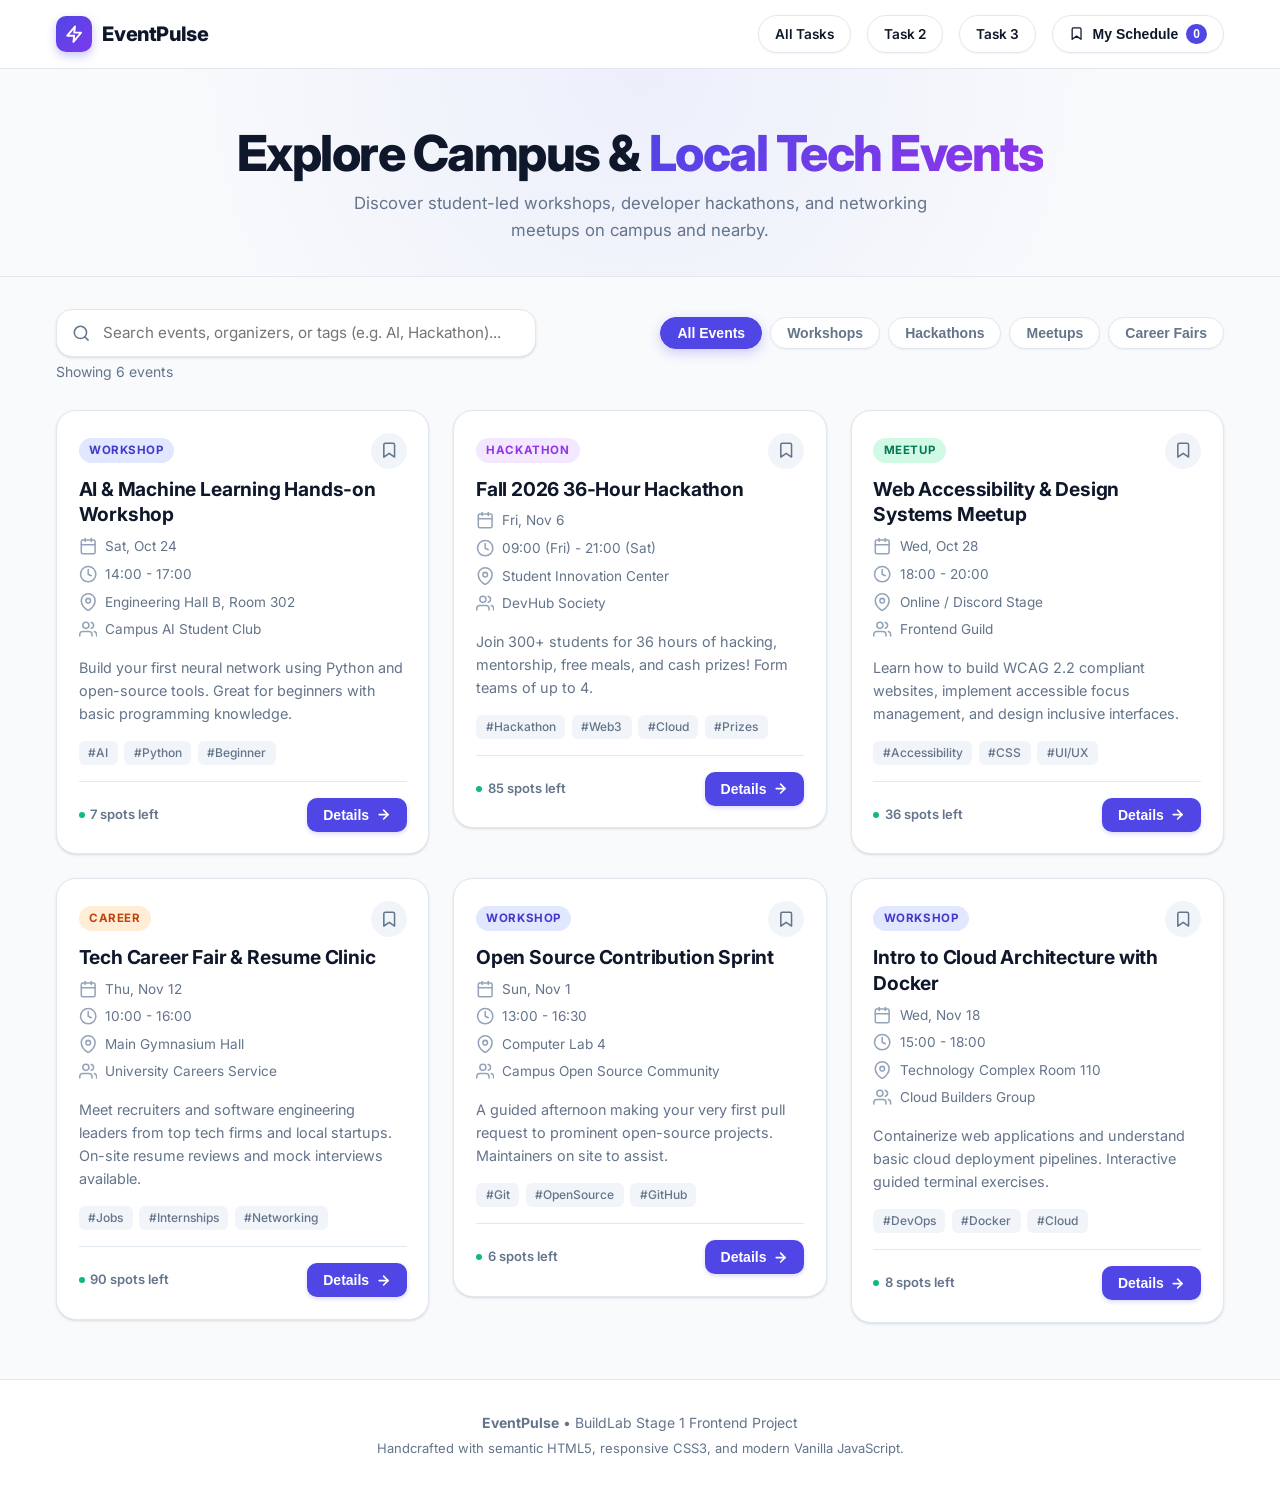
==== commit 3fec40dc: "feat(week-3): dedicated task-3 folder with hash routing, automated tests, a11y audit, 404, and cross" ====
--- a/task-1/index.html
+++ b/task-1/index.html
@@ -44,10 +44,14 @@
           <span>All Tasks</span>
         </a>
         <a href="../task-2/index.html" class="btn-schedule" style="text-decoration:none; font-size:0.85rem;" title="Go to Task 2">
-          <span>Task 2 →</span>
+          <span>Task 2</span>
+        </a>
+        <a href="../task-3/index.html" class="btn-schedule" style="text-decoration:none; font-size:0.85rem;" title="Go to Task 3">
+          <span>Task 3</span>
         </a>
         <!-- Clickable My Schedule Header Button -->
         <button type="button" class="btn-schedule" id="header-schedule-btn" aria-haspopup="dialog" aria-expanded="false" aria-label="Open my saved events schedule">
+
           <svg class="icon icon-sm" viewBox="0 0 24 24" fill="none" stroke="currentColor" stroke-width="2" stroke-linecap="round" stroke-linejoin="round" aria-hidden="true"><path d="M19 21l-7-5-7 5V5a2 2 0 0 1 2-2h10a2 2 0 0 1 2 2z"/></svg>
           <span>My Schedule</span>
           <span class="schedule-badge" id="schedule-count" aria-label="0 saved events">0</span>
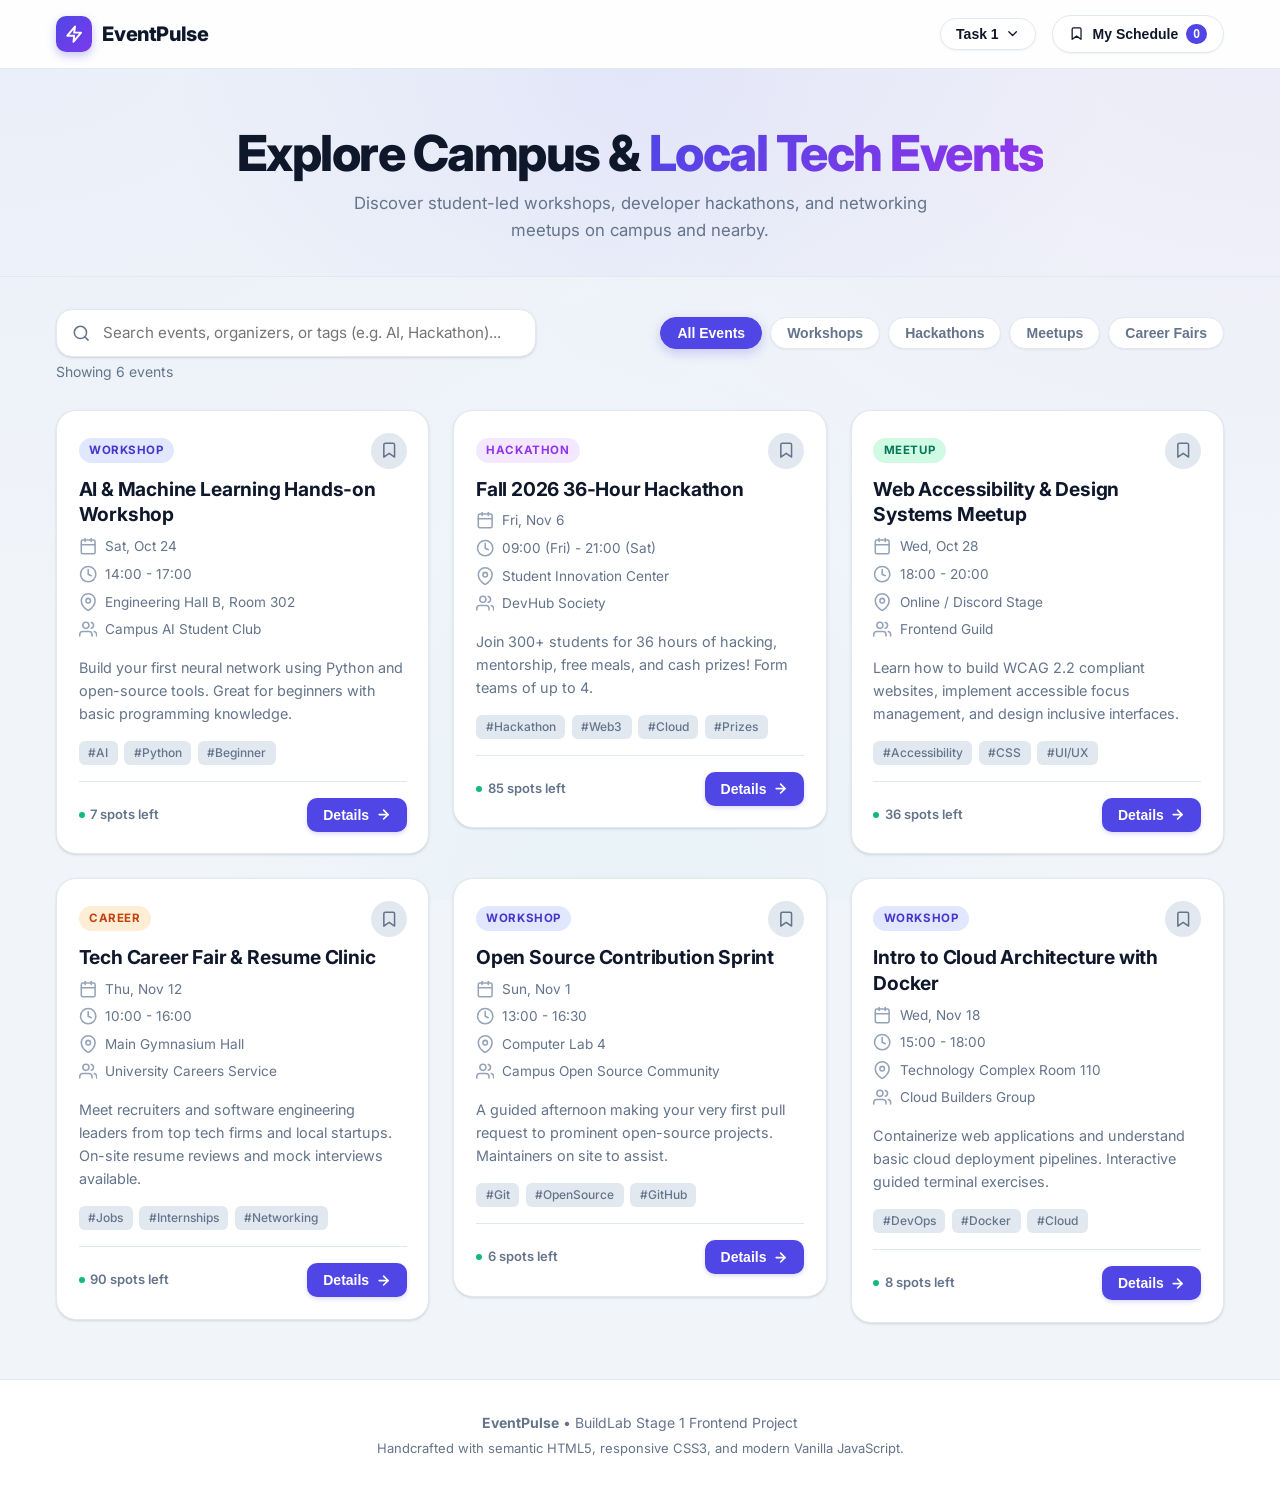
==== commit acae7b9c: "style: replace individual task pill buttons with sleek dropdown menu and upgrade background to moder" ====
--- a/task-1/index.html
+++ b/task-1/index.html
@@ -40,15 +40,36 @@
       </a>
 
       <nav class="nav-actions" aria-label="Quick Actions">
-        <a href="../index.html" class="btn-schedule" style="text-decoration:none; font-size:0.85rem;" title="Go to all tasks hub">
-          <span>All Tasks</span>
-        </a>
-        <a href="../task-2/index.html" class="btn-schedule" style="text-decoration:none; font-size:0.85rem;" title="Go to Task 2">
-          <span>Task 2</span>
-        </a>
-        <a href="../task-3/index.html" class="btn-schedule" style="text-decoration:none; font-size:0.85rem;" title="Go to Task 3">
-          <span>Task 3</span>
-        </a>
+        <!-- Tasks Switcher Dropdown Menu -->
+        <div class="tasks-dropdown-container" id="tasks-dropdown">
+          <button type="button" class="tasks-dropdown-btn" id="tasks-dropdown-btn" aria-haspopup="true" aria-expanded="false" aria-label="Switch between BuildLab tasks">
+            <span>Task 1</span>
+            <svg class="icon icon-sm dropdown-chevron" viewBox="0 0 24 24" fill="none" stroke="currentColor" stroke-width="2" stroke-linecap="round" stroke-linejoin="round" aria-hidden="true"><polyline points="6 9 12 15 18 9"/></svg>
+          </button>
+          <div class="tasks-dropdown-menu" id="tasks-dropdown-menu" role="menu" aria-label="BuildLab Tasks">
+            <a href="../index.html" class="tasks-dropdown-item" role="menuitem">
+              <span>All Tasks Hub</span>
+              <span class="dropdown-badge">Home</span>
+            </a>
+            <a href="index.html" class="tasks-dropdown-item is-current" role="menuitem">
+              <span>Task 1</span>
+              <span class="dropdown-badge">Current</span>
+            </a>
+            <a href="../task-2/index.html" class="tasks-dropdown-item" role="menuitem">
+              <span>Task 2</span>
+              <span class="dropdown-badge">Components</span>
+            </a>
+            <a href="../task-3/index.html" class="tasks-dropdown-item" role="menuitem">
+              <span>Task 3</span>
+              <span class="dropdown-badge">Routing & A11y</span>
+            </a>
+            <a href="../task-3/tests/test-runner.html" class="tasks-dropdown-item" role="menuitem">
+              <span>Automated Tests</span>
+              <span class="dropdown-badge">🧪</span>
+            </a>
+          </div>
+        </div>
+
         <!-- Clickable My Schedule Header Button -->
         <button type="button" class="btn-schedule" id="header-schedule-btn" aria-haspopup="dialog" aria-expanded="false" aria-label="Open my saved events schedule">
 
--- a/task-1/styles/variables.css
+++ b/task-1/styles/variables.css
@@ -1,4 +1,4 @@
-﻿/* Design Tokens & Theme Variables */
+/* Design Tokens & Theme Variables */
 :root {
   /* Brand Primary Colors */
   --color-primary: #4f46e5;       /* Modern Indigo 600 */
@@ -14,10 +14,11 @@
   --color-rose-light: #ffe4e6;
 
   /* Surfaces & Backgrounds */
-  --color-bg-body: #f8fafc;       /* Slate 50 */
+  --color-bg-body: #f1f5f9;       /* Modern Slate 100 with cooler tint */
   --color-bg-surface: #ffffff;
-  --color-bg-subtle: #f1f5f9;     /* Slate 100 */
+  --color-bg-subtle: #e2e8f0;     /* Slate 200 */
   --color-bg-elevated: #ffffff;
+
 
   /* Typography Colors (WCAG AA Compliant) */
   --color-text-main: #0f172a;     /* Slate 900 */
--- a/task-1/styles/main.css
+++ b/task-1/styles/main.css
@@ -7,6 +7,11 @@
   padding: 0;
 }
 
+[hidden] {
+  display: none !important;
+}
+
+
 html {
   font-size: 100%;
   scroll-behavior: smooth;
@@ -15,9 +20,15 @@
 body {
   font-family: var(--font-sans);
   background-color: var(--color-bg-body);
+  background-image: 
+    radial-gradient(at 0% 0%, rgba(99, 102, 241, 0.05) 0px, transparent 50%),
+    radial-gradient(at 100% 0%, rgba(147, 51, 234, 0.05) 0px, transparent 50%),
+    radial-gradient(at 50% 100%, rgba(6, 182, 212, 0.04) 0px, transparent 50%);
+  background-attachment: fixed;
   color: var(--color-text-main);
   line-height: 1.5;
   min-height: 100vh;
+
   display: flex;
   flex-direction: column;
   -webkit-font-smoothing: antialiased;
@@ -154,6 +165,117 @@
   color: var(--color-primary);
 }
 
+/* ==========================================================================
+   Tasks Dropdown Navigation Menu
+   ========================================================================== */
+.tasks-dropdown-container {
+  position: relative;
+  display: inline-block;
+}
+
+.tasks-dropdown-btn {
+  display: inline-flex;
+  align-items: center;
+  gap: 0.4rem;
+  background-color: var(--color-bg-surface);
+  color: var(--color-text-main);
+  border: 1px solid var(--color-border);
+  padding: 0.45rem 0.95rem;
+  border-radius: var(--radius-full);
+  font-size: 0.875rem;
+  font-weight: 600;
+  cursor: pointer;
+  transition: all var(--transition-fast);
+  box-shadow: var(--shadow-xs);
+}
+
+.tasks-dropdown-btn:hover,
+.tasks-dropdown-container.is-open .tasks-dropdown-btn {
+  background-color: var(--color-primary-light);
+  border-color: var(--color-primary-border);
+  color: var(--color-primary);
+}
+
+.dropdown-chevron {
+  transition: transform var(--transition-fast);
+}
+
+.tasks-dropdown-container.is-open .dropdown-chevron {
+  transform: rotate(180deg);
+}
+
+.tasks-dropdown-menu {
+  position: absolute;
+  top: calc(100% + 8px);
+  right: 0;
+  min-width: 200px;
+  background: var(--color-bg-surface);
+  border: 1px solid var(--color-border);
+  border-radius: var(--radius-lg);
+  box-shadow: var(--shadow-lg, 0 10px 25px -5px rgba(0, 0, 0, 0.1), 0 8px 10px -6px rgba(0, 0, 0, 0.1));
+  padding: 0.5rem;
+  display: none;
+  flex-direction: column;
+  gap: 0.25rem;
+  z-index: 250;
+  backdrop-filter: blur(8px);
+}
+
+.tasks-dropdown-container.is-open .tasks-dropdown-menu {
+  display: flex;
+  animation: dropdownFade 0.18s cubic-bezier(0.16, 1, 0.3, 1);
+}
+
+@keyframes dropdownFade {
+  from {
+    opacity: 0;
+    transform: translateY(-6px);
+  }
+  to {
+    opacity: 1;
+    transform: translateY(0);
+  }
+}
+
+.tasks-dropdown-item {
+  display: flex;
+  align-items: center;
+  justify-content: space-between;
+  padding: 0.55rem 0.85rem;
+  border-radius: var(--radius-md);
+  color: var(--color-text-main);
+  text-decoration: none;
+  font-size: 0.875rem;
+  font-weight: 500;
+  transition: all var(--transition-fast);
+}
+
+.tasks-dropdown-item:hover {
+  background-color: var(--color-primary-light);
+  color: var(--color-primary);
+  font-weight: 600;
+}
+
+.tasks-dropdown-item.is-current {
+  background-color: var(--color-primary-light);
+  color: var(--color-primary);
+  font-weight: 700;
+}
+
+.dropdown-badge {
+  font-size: 0.72rem;
+  padding: 2px 6px;
+  border-radius: var(--radius-sm);
+  background: var(--color-border);
+  color: var(--color-text-muted);
+}
+
+.tasks-dropdown-item.is-current .dropdown-badge {
+  background: var(--color-primary);
+  color: #fff;
+}
+
+
 .schedule-badge {
   display: inline-flex;
   align-items: center;
@@ -1042,3 +1164,86 @@
     max-width: 480px;
   }
 }
+
+/* ==========================================================================
+   Loading Skeleton Cards (Week 2)
+   ========================================================================== */
+@keyframes shimmer {
+  0%   { background-position: -400px 0; }
+  100% { background-position: 400px 0; }
+}
+
+.skeleton-grid {
+  display: grid;
+  gap: var(--space-6);
+  grid-template-columns: 1fr;
+  padding-bottom: var(--space-10);
+}
+
+@media (min-width: 640px) {
+  .skeleton-grid { grid-template-columns: repeat(2, 1fr); }
+}
+@media (min-width: 1024px) {
+  .skeleton-grid { grid-template-columns: repeat(3, 1fr); }
+}
+
+.skeleton-card {
+  background: var(--color-bg-card);
+  border: 1px solid var(--color-border);
+  border-radius: var(--radius-xl);
+  padding: var(--space-5);
+  display: flex;
+  flex-direction: column;
+  gap: var(--space-3);
+}
+
+.skeleton-line {
+  border-radius: var(--radius-md);
+  background: linear-gradient(
+    90deg,
+    var(--color-border) 25%,
+    var(--color-bg-body) 50%,
+    var(--color-border) 75%
+  );
+  background-size: 800px 100%;
+  animation: shimmer 1.4s infinite linear;
+}
+
+.skeleton-tag   { height: 1.25rem; width: 5rem; }
+.skeleton-title { height: 1.4rem;  width: 85%;  margin-top: 0.25rem; }
+.skeleton-meta  { height: 0.9rem;  width: 70%; }
+.skeleton-desc  { height: 0.85rem; width: 95%; }
+.skeleton-line.short { width: 55%; }
+
+/* ==========================================================================
+   Error State (Week 2)
+   ========================================================================== */
+.error-state {
+  display: flex;
+  flex-direction: column;
+  align-items: center;
+  text-align: center;
+  padding: var(--space-16) var(--space-4);
+  gap: var(--space-4);
+}
+
+.error-icon-wrapper .icon {
+  width: 3rem;
+  height: 3rem;
+  stroke: var(--color-error, #dc2626);
+  opacity: 0.7;
+}
+
+.error-title {
+  font-size: 1.25rem;
+  font-weight: 700;
+  color: var(--color-text-main);
+}
+
+.error-desc {
+  font-size: 0.9375rem;
+  color: var(--color-text-muted);
+  max-width: 36ch;
+  line-height: 1.6;
+}
+
